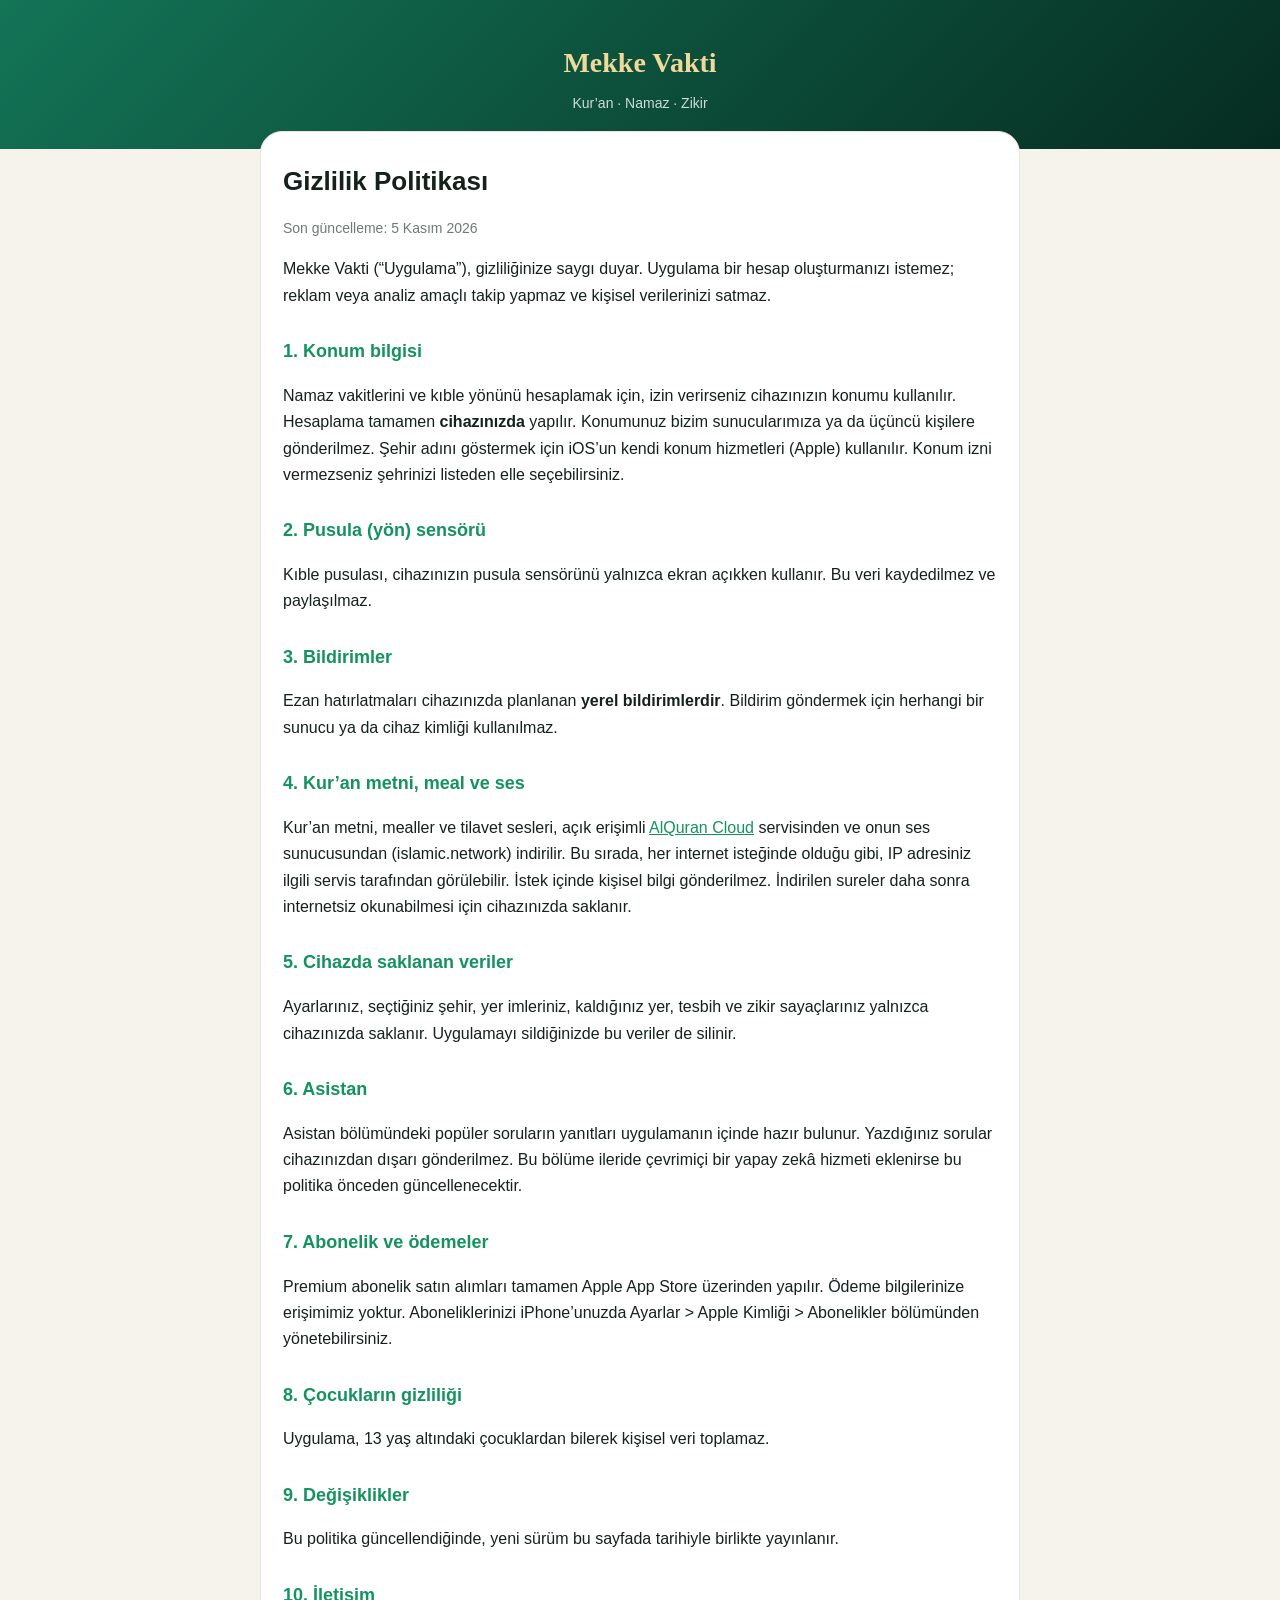
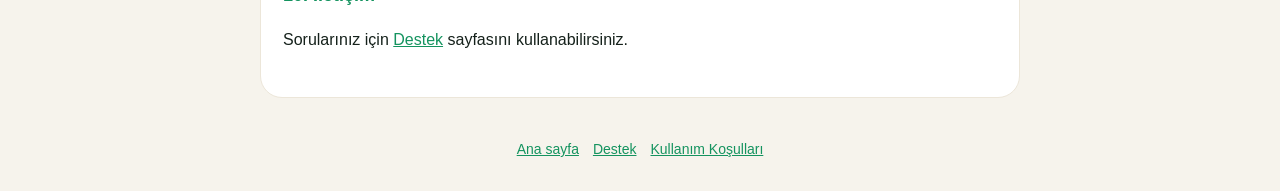
==== privacy.html @ 0877d250 "Mekke Vakti yasal ve destek sayfaları Co-Authored-By: Claude Opus 5.5 <noreply@anthropic.com>" ====
<!DOCTYPE html>
<html lang="tr">
<head>
<meta charset="utf-8" />
<meta name="viewport" content="width=device-width, initial-scale=1" />
<title>Gizlilik Politikası · Mekke Vakti</title>
<link rel="stylesheet" href="style.css" />
</head>
<body>
<header><a href="index.html">Mekke Vakti</a><p>Kur’an · Namaz · Zikir</p></header>
<main>
  <h1>Gizlilik Politikası</h1>
  <p class="muted">Son güncelleme: 5 Kasım 2026</p>

  <p>Mekke Vakti (“Uygulama”), gizliliğinize saygı duyar. Uygulama bir hesap oluşturmanızı istemez; reklam veya analiz amaçlı takip yapmaz ve kişisel verilerinizi satmaz.</p>

  <h2>1. Konum bilgisi</h2>
  <p>Namaz vakitlerini ve kıble yönünü hesaplamak için, izin verirseniz cihazınızın konumu kullanılır. Hesaplama tamamen <strong>cihazınızda</strong> yapılır. Konumunuz bizim sunucularımıza ya da üçüncü kişilere gönderilmez. Şehir adını göstermek için iOS’un kendi konum hizmetleri (Apple) kullanılır. Konum izni vermezseniz şehrinizi listeden elle seçebilirsiniz.</p>

  <h2>2. Pusula (yön) sensörü</h2>
  <p>Kıble pusulası, cihazınızın pusula sensörünü yalnızca ekran açıkken kullanır. Bu veri kaydedilmez ve paylaşılmaz.</p>

  <h2>3. Bildirimler</h2>
  <p>Ezan hatırlatmaları cihazınızda planlanan <strong>yerel bildirimlerdir</strong>. Bildirim göndermek için herhangi bir sunucu ya da cihaz kimliği kullanılmaz.</p>

  <h2>4. Kur’an metni, meal ve ses</h2>
  <p>Kur’an metni, mealler ve tilavet sesleri, açık erişimli <a href="https://alquran.cloud">AlQuran Cloud</a> servisinden ve onun ses sunucusundan (islamic.network) indirilir. Bu sırada, her internet isteğinde olduğu gibi, IP adresiniz ilgili servis tarafından görülebilir. İstek içinde kişisel bilgi gönderilmez. İndirilen sureler daha sonra internetsiz okunabilmesi için cihazınızda saklanır.</p>

  <h2>5. Cihazda saklanan veriler</h2>
  <p>Ayarlarınız, seçtiğiniz şehir, yer imleriniz, kaldığınız yer, tesbih ve zikir sayaçlarınız yalnızca cihazınızda saklanır. Uygulamayı sildiğinizde bu veriler de silinir.</p>

  <h2>6. Asistan</h2>
  <p>Asistan bölümündeki popüler soruların yanıtları uygulamanın içinde hazır bulunur. Yazdığınız sorular cihazınızdan dışarı gönderilmez. Bu bölüme ileride çevrimiçi bir yapay zekâ hizmeti eklenirse bu politika önceden güncellenecektir.</p>

  <h2>7. Abonelik ve ödemeler</h2>
  <p>Premium abonelik satın alımları tamamen Apple App Store üzerinden yapılır. Ödeme bilgilerinize erişimimiz yoktur. Aboneliklerinizi iPhone’unuzda Ayarlar &gt; Apple Kimliği &gt; Abonelikler bölümünden yönetebilirsiniz.</p>

  <h2>8. Çocukların gizliliği</h2>
  <p>Uygulama, 13 yaş altındaki çocuklardan bilerek kişisel veri toplamaz.</p>

  <h2>9. Değişiklikler</h2>
  <p>Bu politika güncellendiğinde, yeni sürüm bu sayfada tarihiyle birlikte yayınlanır.</p>

  <h2>10. İletişim</h2>
  <p>Sorularınız için <a href="support.html">Destek</a> sayfasını kullanabilirsiniz.</p>
</main>
<nav><a href="index.html">Ana sayfa</a><a href="support.html">Destek</a><a href="terms.html">Kullanım Koşulları</a></nav>
</body>
</html>
---- style.css ----
:root { --bg: #F6F3EC; --card: #fff; --text: #15211B; --muted: #6E7B74; --accent: #14935F; --gold: #B88F3E; --border: #ECE6D9; }
@media (prefers-color-scheme: dark) { :root { --bg: #0A110E; --card: #131D18; --text: #ECF2EE; --muted: #8C9C94; --accent: #2BB57B; --border: #22302A; } }
* { box-sizing: border-box; }
body { margin: 0; background: var(--bg); color: var(--text); font: 16px/1.65 -apple-system, BlinkMacSystemFont, "Segoe UI", Roboto, sans-serif; }
header { background: linear-gradient(135deg, #137456, #062C21); color: #fff; padding: 40px 20px 34px; text-align: center; }
header a { color: #F1D99A; text-decoration: none; font-family: Georgia, serif; font-size: 28px; font-weight: 700; }
header p { margin: 6px 0 0; opacity: .8; font-size: 14px; }
main { max-width: 760px; margin: -18px auto 40px; padding: 28px 22px; background: var(--card); border: 1px solid var(--border); border-radius: 22px; }
h1 { font-size: 26px; margin: 0 0 4px; }
h2 { font-size: 18px; margin: 28px 0 6px; color: var(--accent); }
.muted { color: var(--muted); font-size: 14px; }
a { color: var(--accent); }
ul { padding-left: 20px; }
nav { display: flex; gap: 14px; justify-content: center; flex-wrap: wrap; margin: 0 0 30px; font-size: 14px; }
.faq details { border-top: 1px solid var(--border); padding: 12px 0; }
.faq summary { cursor: pointer; font-weight: 600; }
.btn { display: inline-block; background: var(--accent); color: #fff; padding: 12px 20px; border-radius: 14px; text-decoration: none; font-weight: 600; }
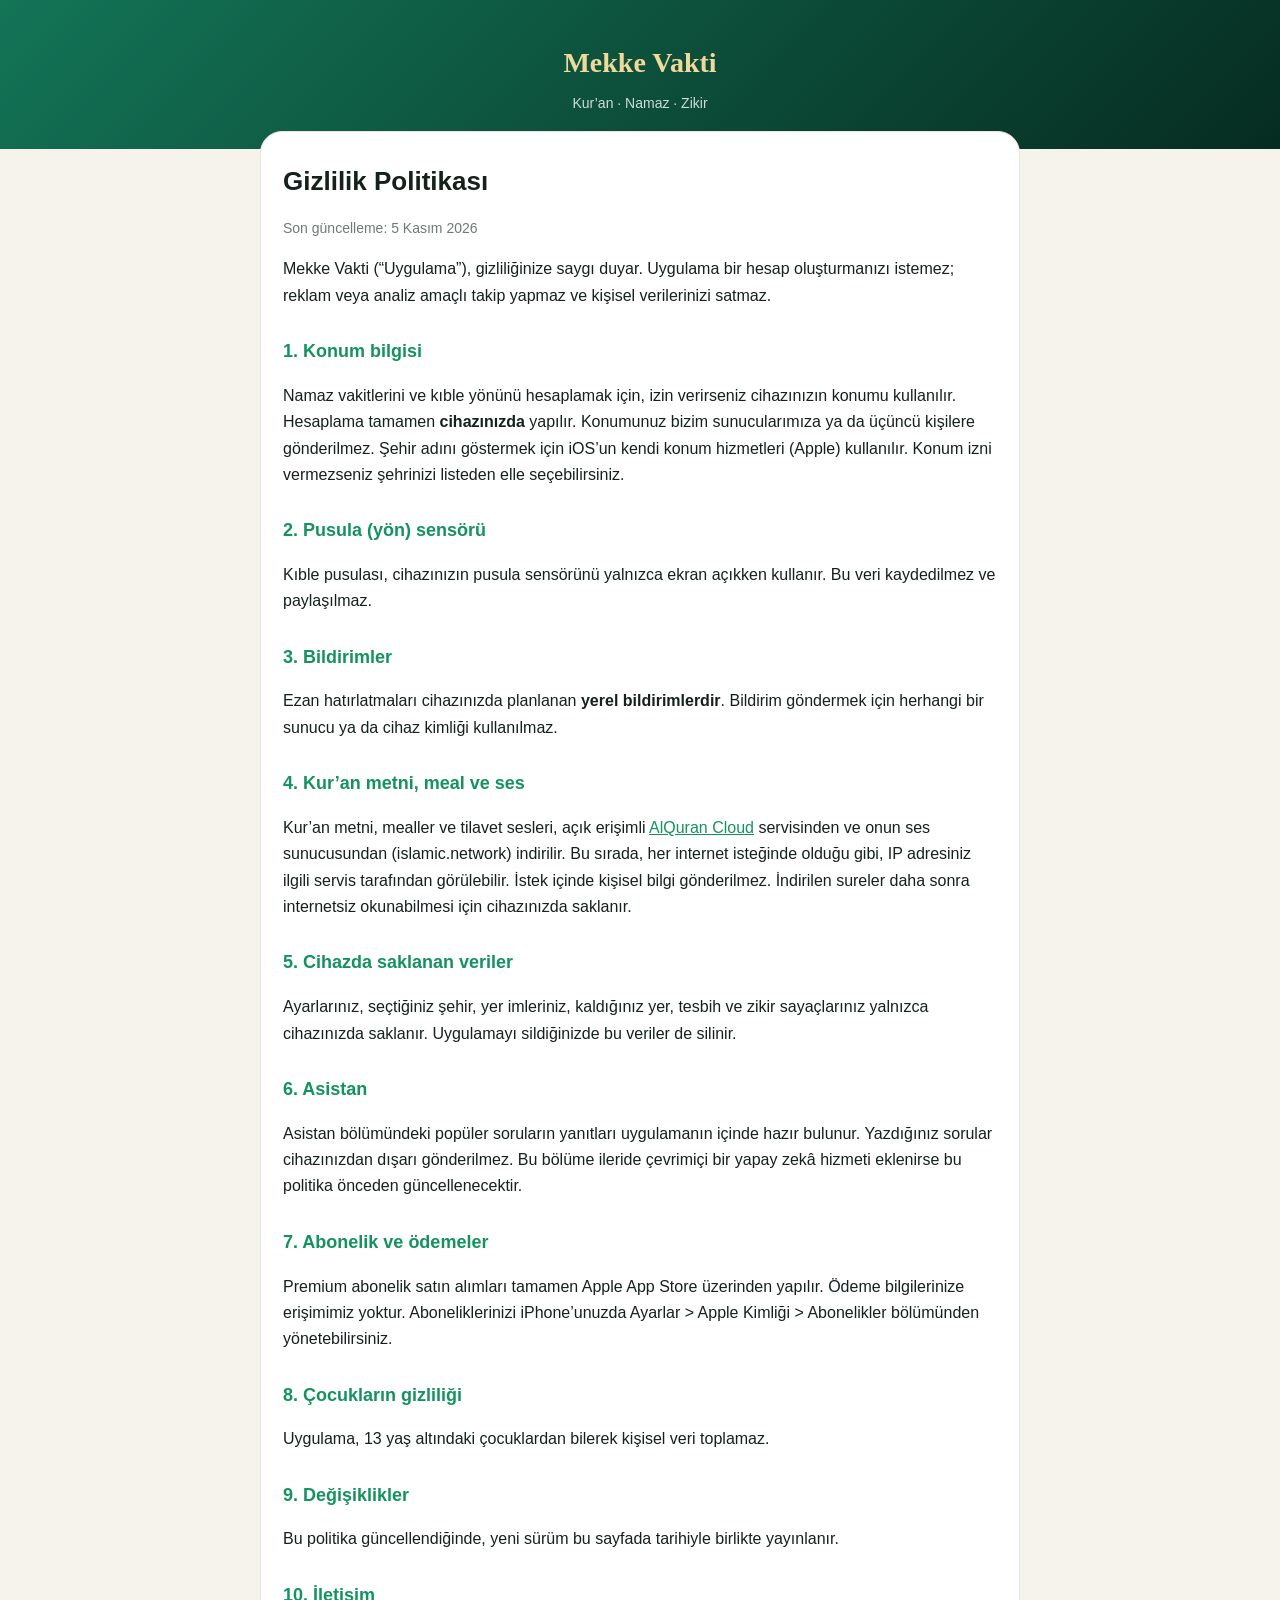
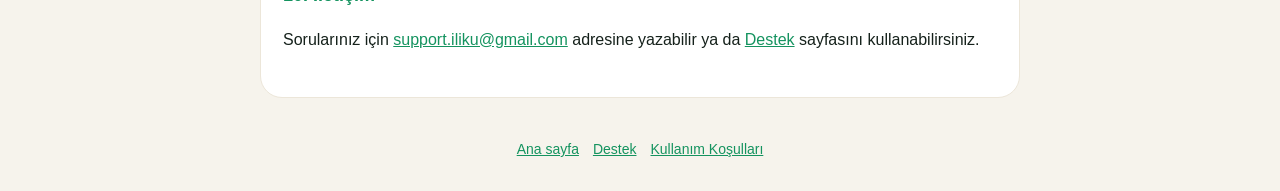
==== commit 1965b498: "Destek e-postası eklendi Co-Authored-By: Claude Opus 5.5 <noreply@anthropic.com>" ====
--- a/privacy.html
+++ b/privacy.html
@@ -42,7 +42,7 @@
   <p>Bu politika güncellendiğinde, yeni sürüm bu sayfada tarihiyle birlikte yayınlanır.</p>
 
   <h2>10. İletişim</h2>
-  <p>Sorularınız için <a href="support.html">Destek</a> sayfasını kullanabilirsiniz.</p>
+  <p>Sorularınız için <a href="mailto:support.iliku@gmail.com">support.iliku@gmail.com</a> adresine yazabilir ya da <a href="support.html">Destek</a> sayfasını kullanabilirsiniz.</p>
 </main>
 <nav><a href="index.html">Ana sayfa</a><a href="support.html">Destek</a><a href="terms.html">Kullanım Koşulları</a></nav>
 </body>
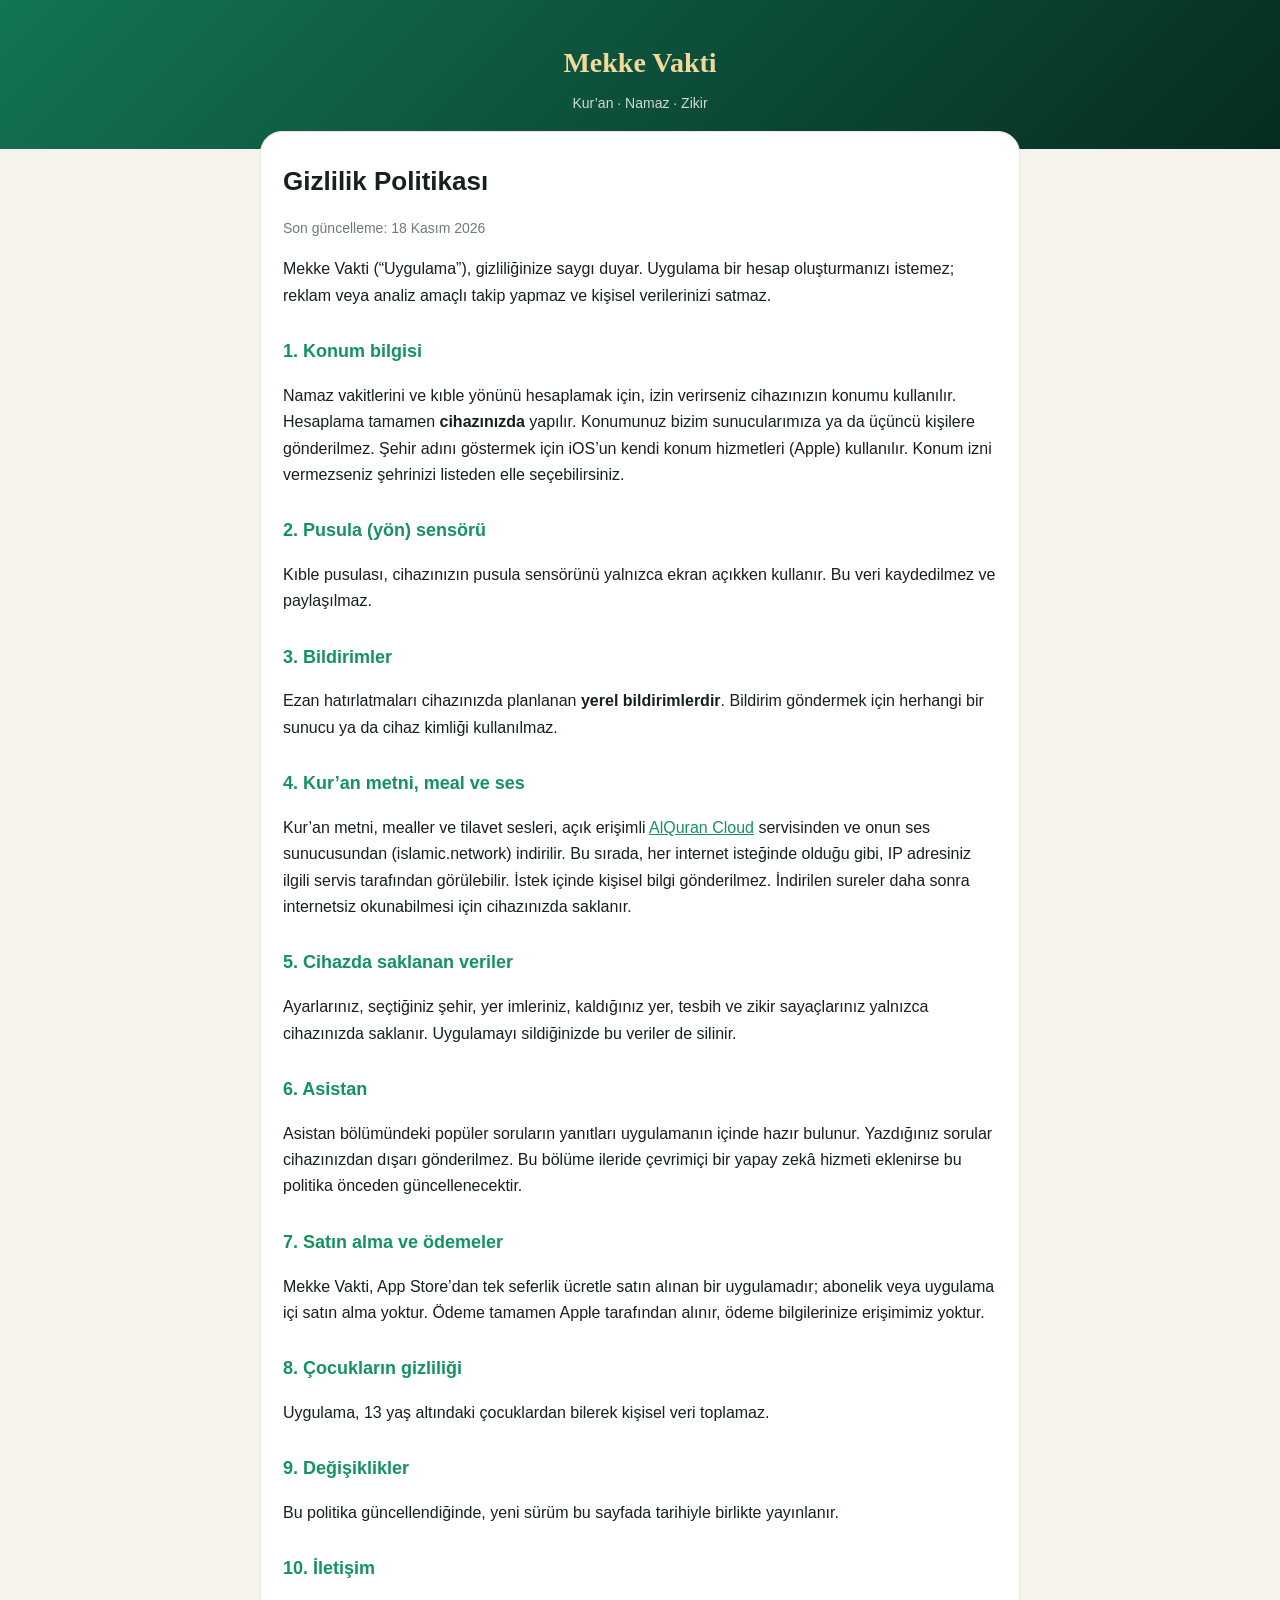
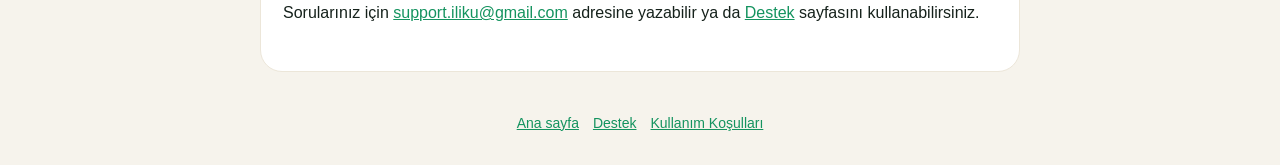
==== commit 58b6971a: "Ücretli uygulama: abonelik metinleri tek seferlik satın almaya göre güncellendi Co-Authored-By: Clau" ====
--- a/privacy.html
+++ b/privacy.html
@@ -10,7 +10,7 @@
 <header><a href="index.html">Mekke Vakti</a><p>Kur’an · Namaz · Zikir</p></header>
 <main>
   <h1>Gizlilik Politikası</h1>
-  <p class="muted">Son güncelleme: 5 Kasım 2026</p>
+  <p class="muted">Son güncelleme: 18 Kasım 2026</p>
 
   <p>Mekke Vakti (“Uygulama”), gizliliğinize saygı duyar. Uygulama bir hesap oluşturmanızı istemez; reklam veya analiz amaçlı takip yapmaz ve kişisel verilerinizi satmaz.</p>
 
@@ -32,8 +32,8 @@
   <h2>6. Asistan</h2>
   <p>Asistan bölümündeki popüler soruların yanıtları uygulamanın içinde hazır bulunur. Yazdığınız sorular cihazınızdan dışarı gönderilmez. Bu bölüme ileride çevrimiçi bir yapay zekâ hizmeti eklenirse bu politika önceden güncellenecektir.</p>
 
-  <h2>7. Abonelik ve ödemeler</h2>
-  <p>Premium abonelik satın alımları tamamen Apple App Store üzerinden yapılır. Ödeme bilgilerinize erişimimiz yoktur. Aboneliklerinizi iPhone’unuzda Ayarlar &gt; Apple Kimliği &gt; Abonelikler bölümünden yönetebilirsiniz.</p>
+  <h2>7. Satın alma ve ödemeler</h2>
+  <p>Mekke Vakti, App Store’dan tek seferlik ücretle satın alınan bir uygulamadır; abonelik veya uygulama içi satın alma yoktur. Ödeme tamamen Apple tarafından alınır, ödeme bilgilerinize erişimimiz yoktur.</p>
 
   <h2>8. Çocukların gizliliği</h2>
   <p>Uygulama, 13 yaş altındaki çocuklardan bilerek kişisel veri toplamaz.</p>
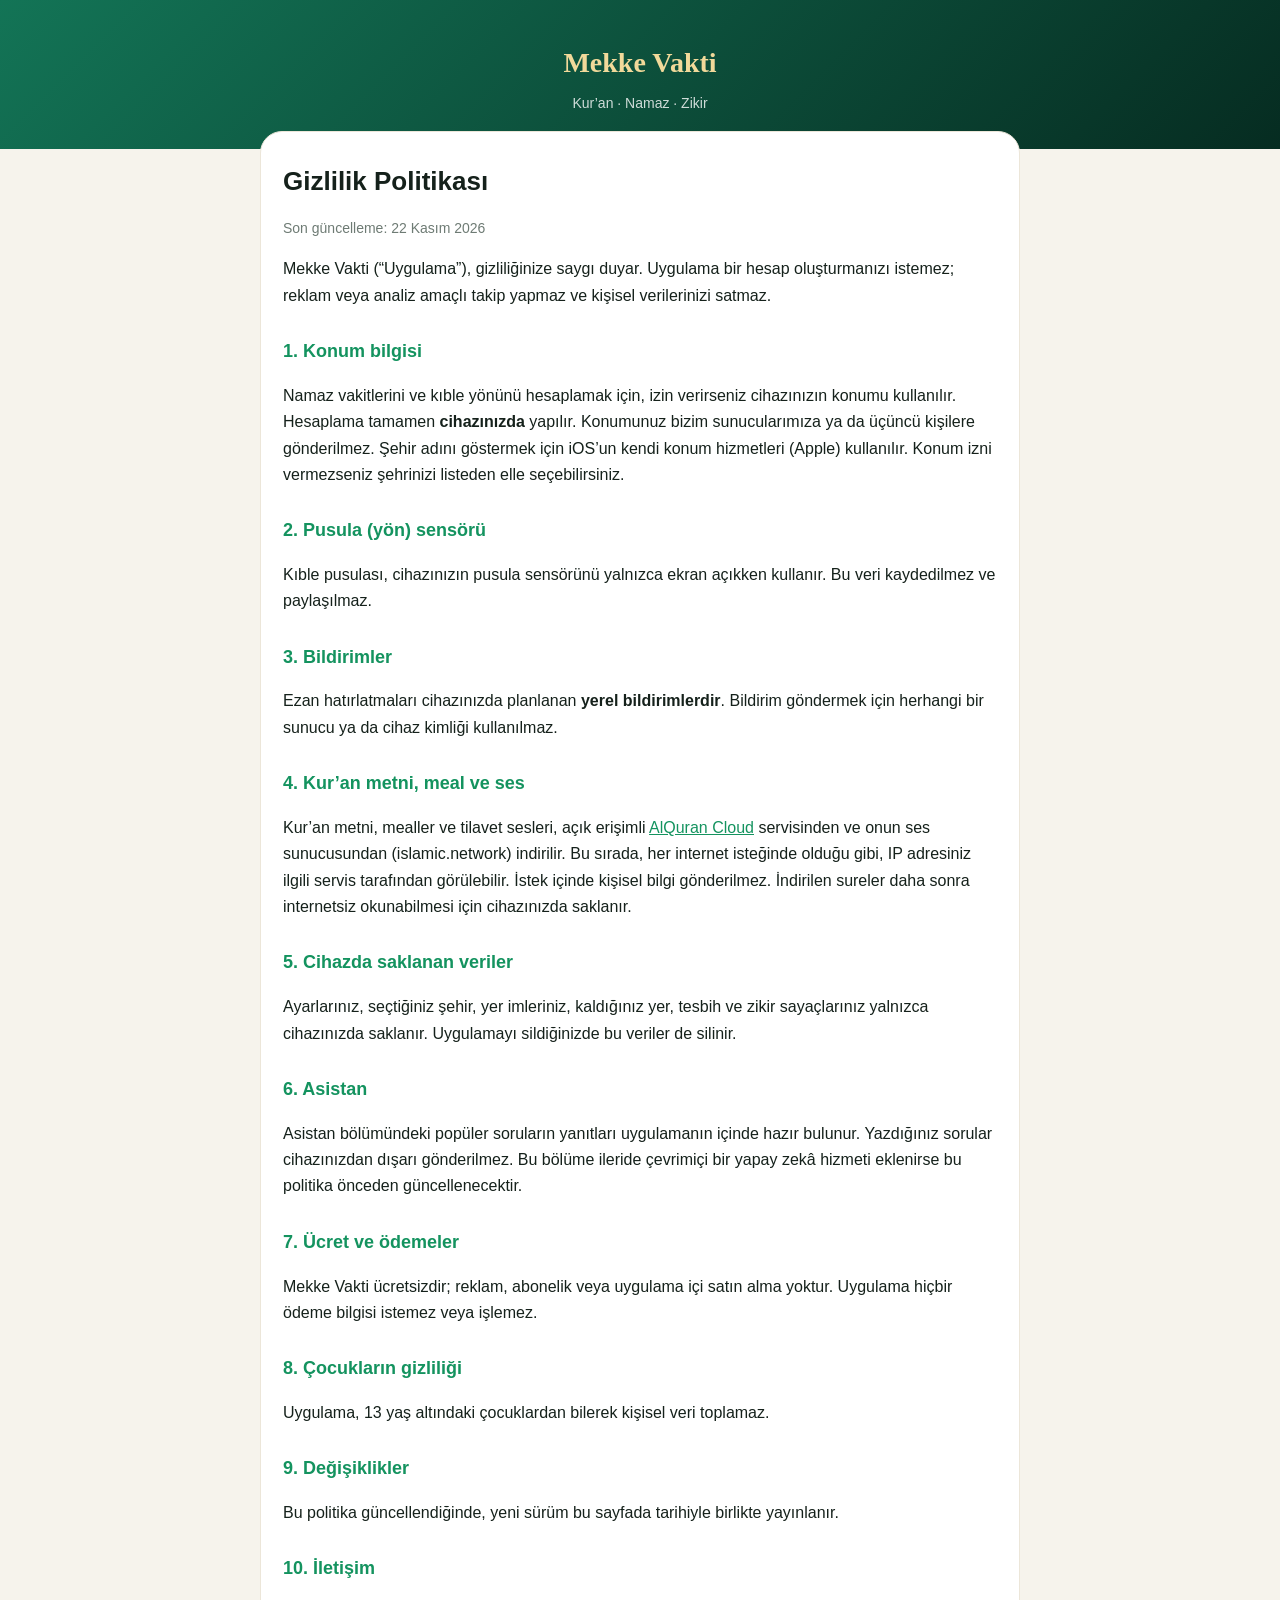
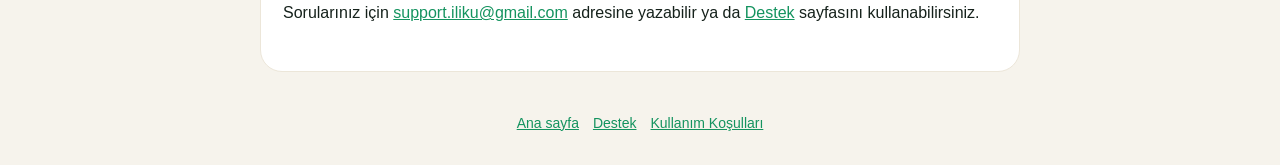
==== commit a539c1b7: "Mekke Vakti ücretsiz: ücret metinleri ve içerik kaynakları güncellendi Co-Authored-By: Claude Opus 5" ====
--- a/privacy.html
+++ b/privacy.html
@@ -10,7 +10,7 @@
 <header><a href="index.html">Mekke Vakti</a><p>Kur’an · Namaz · Zikir</p></header>
 <main>
   <h1>Gizlilik Politikası</h1>
-  <p class="muted">Son güncelleme: 18 Kasım 2026</p>
+  <p class="muted">Son güncelleme: 22 Kasım 2026</p>
 
   <p>Mekke Vakti (“Uygulama”), gizliliğinize saygı duyar. Uygulama bir hesap oluşturmanızı istemez; reklam veya analiz amaçlı takip yapmaz ve kişisel verilerinizi satmaz.</p>
 
@@ -32,8 +32,8 @@
   <h2>6. Asistan</h2>
   <p>Asistan bölümündeki popüler soruların yanıtları uygulamanın içinde hazır bulunur. Yazdığınız sorular cihazınızdan dışarı gönderilmez. Bu bölüme ileride çevrimiçi bir yapay zekâ hizmeti eklenirse bu politika önceden güncellenecektir.</p>
 
-  <h2>7. Satın alma ve ödemeler</h2>
-  <p>Mekke Vakti, App Store’dan tek seferlik ücretle satın alınan bir uygulamadır; abonelik veya uygulama içi satın alma yoktur. Ödeme tamamen Apple tarafından alınır, ödeme bilgilerinize erişimimiz yoktur.</p>
+  <h2>7. Ücret ve ödemeler</h2>
+  <p>Mekke Vakti ücretsizdir; reklam, abonelik veya uygulama içi satın alma yoktur. Uygulama hiçbir ödeme bilgisi istemez veya işlemez.</p>
 
   <h2>8. Çocukların gizliliği</h2>
   <p>Uygulama, 13 yaş altındaki çocuklardan bilerek kişisel veri toplamaz.</p>
